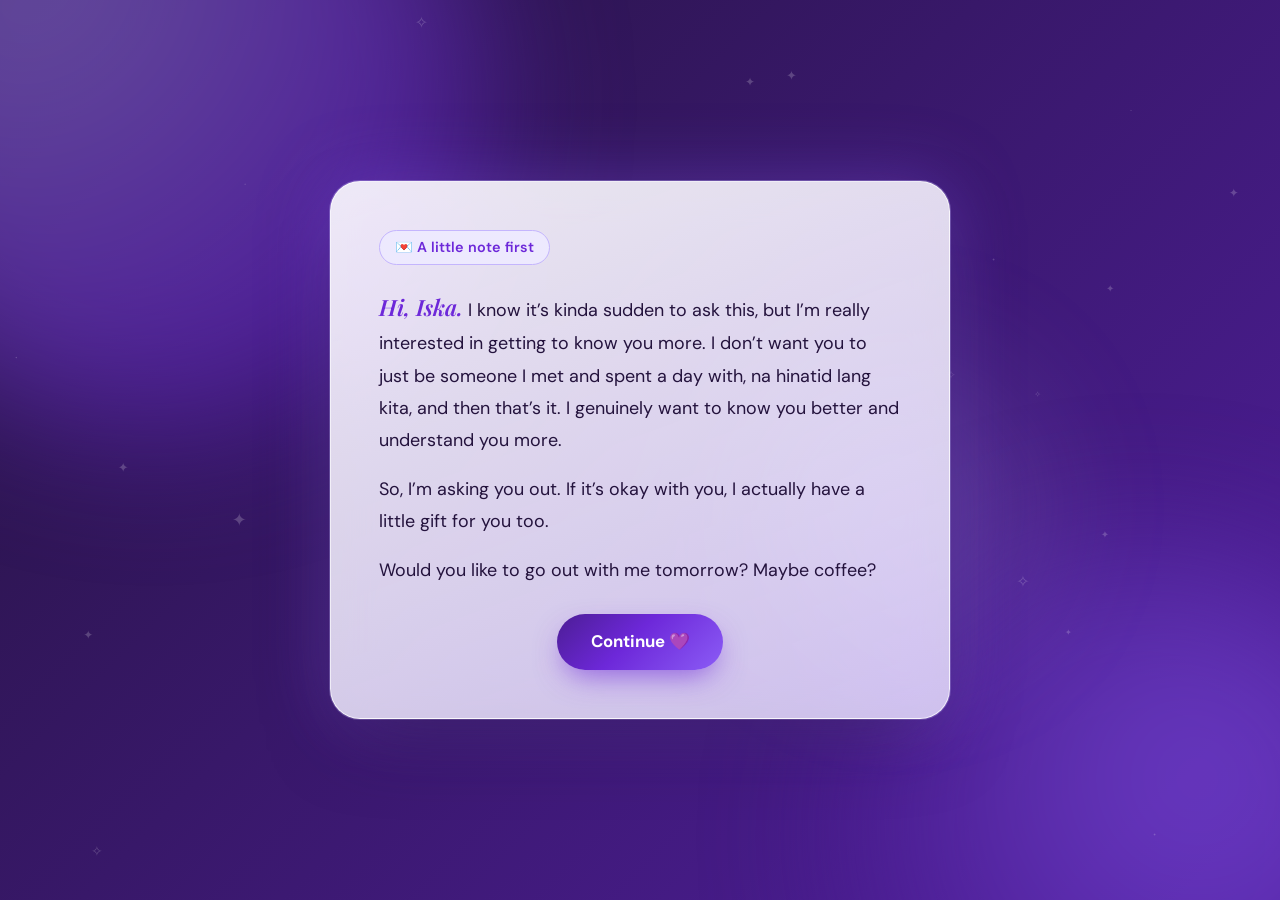
==== index.html @ f5bd2251 "Initial commit" ====
<!DOCTYPE html>
<html lang="en">
<head>
  <meta charset="UTF-8">
  <meta name="viewport" content="width=device-width, initial-scale=1, viewport-fit=cover">
  <meta name="theme-color" content="#4C1D95">
  <title>A little question 💜</title>
  <link rel="icon" href="data:image/svg+xml,<svg xmlns=%22http://www.w3.org/2000/svg%22 viewBox=%220 0 100 100%22><text y=%22.9em%22 font-size=%2290%22>💜</text></svg>">

  <link rel="preconnect" href="https://fonts.googleapis.com">
  <link rel="preconnect" href="https://fonts.gstatic.com" crossorigin>
  <link href="https://fonts.googleapis.com/css2?family=DM+Sans:wght@400;500;600;700&family=Playfair+Display:ital,wght@0,600;0,700;1,500&display=swap" rel="stylesheet">
  <link rel="stylesheet" href="style.css">
</head>
<body>

  <!-- Shared heart shape used by the glowing hearts -->
  <svg class="svg-defs" aria-hidden="true" focusable="false">
    <defs>
      <linearGradient id="heartGradient" x1="0" y1="0" x2="1" y2="1">
        <stop offset="0" stop-color="#C4B5FD"/>
        <stop offset="0.5" stop-color="#8B5CF6"/>
        <stop offset="1" stop-color="#4C1D95"/>
      </linearGradient>
      <symbol id="heartShape" viewBox="0 0 32 29">
        <path fill="url(#heartGradient)" d="M23.6 0c-3.4 0-5.6 2-7.6 4.3C14 2 11.8 0 8.4 0 3.8 0 0 3.6 0 8.3c0 7.2 8.6 12.4 14.4 19.1.7.8 1.5 1.6 1.6 1.6s.9-.8 1.6-1.6C23.4 20.7 32 15.5 32 8.3 32 3.6 28.2 0 23.6 0z"/>
      </symbol>
    </defs>
  </svg>

  <!-- Animated background -->
  <div class="bg" aria-hidden="true">
    <div class="blob blob-1"></div>
    <div class="blob blob-2"></div>
    <div class="blob blob-3"></div>
    <div class="floaters" id="floaters"></div>
  </div>

  <canvas id="confetti" aria-hidden="true"></canvas>

  <main class="stage" id="stage">

    <!-- ============ SCREEN 1: THE NOTE ============ -->
    <section class="screen card" data-screen="intro" aria-labelledby="introTitle">
      <p class="pill reveal" style="--i:0">💌 A little note first</p>
      <h1 id="introTitle" class="sr-only" tabindex="-1" data-focus>A note for Ika</h1>

      <div class="letter">
        <p class="reveal" style="--i:1"><span class="hi">Hi, Iska.</span> I know it’s kinda sudden to ask this, but I’m really interested in getting to know you more. I don’t want you to just be someone I met and spent a day with, na hinatid lang kita, and then that’s it. I genuinely want to know you better and understand you more.</p>
        <p class="reveal" style="--i:2">So, I’m asking you out. If it’s okay with you, I actually have a little gift for you too.</p>
        <p class="reveal" style="--i:3">Would you like to go out with me tomorrow? Maybe coffee?</p>
      </div>

      <div class="actions-single reveal" style="--i:4">
        <button type="button" class="btn btn-primary" id="introContinue">Continue 💜</button>
      </div>
    </section>

    <!-- ============ SCREEN 2: THE QUESTION ============ -->
    <section class="screen card" data-screen="question" aria-labelledby="questionTitle">
      <p class="eyebrow reveal" style="--i:0">Hey, I have an important question… 💜</p>
      <h2 id="questionTitle" class="headline reveal" style="--i:1" tabindex="-1" data-focus>Will you go on a date with me?</h2>
      <p class="sub reveal" style="--i:2">I promise it’ll be fun 😊</p>

      <div class="arena" id="arena">
        <button type="button" class="btn btn-yes" id="yesBtn">YES 💜</button>
        <span class="no-slot" id="noSlot">
          <button type="button" class="btn btn-no" id="noBtn">No</button>
        </span>
      </div>
    </section>

    <!-- ============ SCREEN 3: YAY ============ -->
    <section class="screen card card-center" data-screen="yes" aria-labelledby="yesTitle">
      <div class="heart-stage" aria-hidden="true">
        <div class="heart-glow"></div>
        <svg class="heart" viewBox="0 0 32 29"><use href="#heartShape"/></svg>
      </div>
      <h2 id="yesTitle" class="headline reveal" style="--i:1" tabindex="-1" data-focus>YAY! 💜 It’s a date!</h2>
      <p class="sub reveal" style="--i:2">Okay, let’s figure out the details 😊</p>
      <div class="actions-single reveal" style="--i:3">
        <button type="button" class="btn btn-primary" id="toDetails">Let’s plan it 💜</button>
      </div>
    </section>

    <!-- ============ SCREEN 4: DETAILS ============ -->
    <section class="screen card" data-screen="details" aria-labelledby="detailsTitle">
      <button type="button" class="back-link" id="backBtn">← Back</button>

      <h2 id="detailsTitle" class="headline headline-md reveal" style="--i:0" tabindex="-1" data-focus>Let’s plan our date 💜</h2>
      <p class="sub reveal" style="--i:1">When are you free?</p>

      <form id="dateForm" class="form" novalidate autocomplete="off">
        <div class="field reveal" style="--i:2">
          <label for="fPlace"><span class="ico" aria-hidden="true">📍</span> Where would you like to go?</label>
          <input type="text" id="fPlace" name="place" maxlength="120" placeholder="Coffee shop, restaurant, park, etc." aria-describedby="errPlace" required>
          <p class="error" id="errPlace" role="alert"></p>
        </div>

        <div class="field-row">
          <div class="field reveal" style="--i:3">
            <label for="fDay"><span class="ico" aria-hidden="true">📅</span> What day are you free?</label>
            <input type="text" id="fDay" name="day" maxlength="60" placeholder="Tomorrow, Saturday, Oct 3…" aria-describedby="errDay" required>
            <p class="error" id="errDay" role="alert"></p>
          </div>

          <div class="field reveal" style="--i:4">
            <label for="fTime"><span class="ico" aria-hidden="true">⏰</span> What time works for you?</label>
            <input type="text" id="fTime" name="time" maxlength="60" placeholder="Morning, 3 PM, after work…" aria-describedby="errTime" required>
            <p class="error" id="errTime" role="alert"></p>
          </div>
        </div>

        <div class="field reveal" style="--i:5">
          <label for="fPlan"><span class="ico" aria-hidden="true">✨</span> What would you like to do? <em>(optional)</em></label>
          <input type="text" id="fPlan" name="plan" maxlength="120" placeholder="Dinner, coffee, movie, walk…">
        </div>

        <div class="field reveal" style="--i:6">
          <label for="fNote"><span class="ico" aria-hidden="true">💬</span> Anything you’d like to tell me? <em>(optional)</em></label>
          <textarea id="fNote" name="note" rows="3" maxlength="500" placeholder="Write anything you like…"></textarea>
        </div>

        <p class="fine reveal" style="--i:7">💌 When you press the button, your answers are sent to me by email.</p>

        <div class="actions-single reveal" style="--i:8">
          <button type="submit" class="btn btn-primary btn-wide" id="submitBtn">Sounds good 💜</button>
        </div>
      </form>
    </section>

    <!-- ============ SCREEN 5: CONFIRMATION LANDING ============ -->
    <section class="screen card card-center" data-screen="done" aria-labelledby="doneTitle">
      <div class="heart-stage heart-stage-sm" aria-hidden="true">
        <div class="heart-glow"></div>
        <svg class="heart" viewBox="0 0 32 29"><use href="#heartShape"/></svg>
      </div>

      <h2 id="doneTitle" class="headline reveal" style="--i:1" tabindex="-1" data-focus>Perfect! 💜</h2>
      <p class="sub reveal" style="--i:2">It’s officially a date!</p>

      <dl class="summary reveal" style="--i:3" id="summary">
        <div class="summary-row">
          <dt><span aria-hidden="true">📍</span> Place</dt>
          <dd id="sumPlace"></dd>
        </div>
        <div class="summary-row">
          <dt><span aria-hidden="true">📅</span> Date</dt>
          <dd id="sumDay"></dd>
        </div>
        <div class="summary-row">
          <dt><span aria-hidden="true">⏰</span> Time</dt>
          <dd id="sumTime"></dd>
        </div>
        <div class="summary-row">
          <dt><span aria-hidden="true">✨</span> Plan</dt>
          <dd id="sumPlan"></dd>
        </div>
        <div class="summary-row" id="sumNoteRow" hidden>
          <dt><span aria-hidden="true">💬</span> Note</dt>
          <dd id="sumNote"></dd>
        </div>
      </dl>

      <p class="looking reveal" style="--i:4">I’m looking forward to seeing you! 🥰</p>

      <div class="status reveal" style="--i:5" id="sendStatus" role="status" aria-live="polite" data-state="sending">
        <span class="status-dot" aria-hidden="true"></span>
        <span id="statusText">Sending your answer to me… 💌</span>
      </div>
      <div class="status-actions" id="statusActions" hidden>
        <button type="button" class="btn btn-ghost" id="retryBtn">Try again</button>
      </div>

      <button type="button" class="text-link" id="editBtn">Change the details</button>
    </section>

  </main>

  <noscript>
    <p class="noscript">This little invitation needs JavaScript to work 💜</p>
  </noscript>

  <script src="script.js"></script>
</body>
</html>
---- style.css ----
/* ==========================================================
   Purple date invitation — style.css
   ========================================================== */

:root {
  --deep: #4C1D95;
  --royal: #6D28D9;
  --bright: #8B5CF6;
  --lavender: #C4B5FD;
  --soft: #EDE9FE;
  --pale: #F5F3FF;
  --white: #FFFFFF;
  --ink: #24133D;
  --muted: #6B5B8C;
  --error: #B42350;

  --font-display: 'Playfair Display', Georgia, 'Times New Roman', serif;
  --font-body: 'DM Sans', system-ui, -apple-system, 'Segoe UI', Roboto, Helvetica, Arial, sans-serif;

  --radius-card: 30px;
  --radius-field: 16px;
  --radius-pill: 999px;

  --ease-out: cubic-bezier(.2, .8, .2, 1);
  --ease-spring: cubic-bezier(.34, 1.56, .64, 1);
}

*, *::before, *::after { box-sizing: border-box; }

html {
  -webkit-text-size-adjust: 100%;
  text-size-adjust: 100%;
}

body {
  margin: 0;
  min-height: 100vh;
  min-height: 100dvh;
  font-family: var(--font-body);
  color: var(--ink);
  background: #24133D;
  overflow-x: hidden;
  -webkit-font-smoothing: antialiased;
  -moz-osx-font-smoothing: grayscale;
}

[hidden] { display: none !important; }

.sr-only {
  position: absolute;
  width: 1px; height: 1px;
  margin: -1px; padding: 0;
  overflow: hidden;
  clip: rect(0, 0, 0, 0);
  white-space: nowrap;
  border: 0;
}

.svg-defs { position: absolute; width: 0; height: 0; overflow: hidden; }

[tabindex="-1"]:focus { outline: none; }

:focus-visible {
  outline: 3px solid var(--lavender);
  outline-offset: 3px;
}

/* ---------- Background ---------- */

.bg {
  position: fixed;
  inset: 0;
  z-index: 0;
  overflow: hidden;
  background: linear-gradient(135deg, #24133D 0%, #4C1D95 30%, #6D28D9 60%, #8B5CF6 85%, #C4B5FD 110%);
  background-size: 300% 300%;
  animation: gradientShift 22s ease-in-out infinite;
}

@keyframes gradientShift {
  0%   { background-position: 0% 50%; }
  50%  { background-position: 100% 50%; }
  100% { background-position: 0% 50%; }
}

.blob {
  position: absolute;
  border-radius: 50%;
  filter: blur(70px);
  opacity: .5;
  will-change: transform;
}

.blob-1 {
  width: 52vmax; height: 52vmax;
  top: -18vmax; left: -14vmax;
  background: radial-gradient(circle at 30% 30%, #A78BFA, #6D28D9 70%);
  animation: blobA 24s ease-in-out infinite alternate;
}
.blob-2 {
  width: 46vmax; height: 46vmax;
  bottom: -18vmax; right: -12vmax;
  background: radial-gradient(circle at 60% 40%, #8B5CF6, #4C1D95 72%);
  animation: blobB 28s ease-in-out infinite alternate;
}
.blob-3 {
  width: 30vmax; height: 30vmax;
  top: 35%; left: 55%;
  background: radial-gradient(circle, #C4B5FD, transparent 70%);
  opacity: .32;
  animation: blobC 20s ease-in-out infinite alternate;
}

@keyframes blobA { to { transform: translate(14vmax, 10vmax) scale(1.12); } }
@keyframes blobB { to { transform: translate(-12vmax, -8vmax) scale(1.15); } }
@keyframes blobC { to { transform: translate(-16vmax, 6vmax) scale(.85); } }

.floaters { position: absolute; inset: 0; pointer-events: none; }

.floater {
  position: absolute;
  bottom: -60px;
  left: var(--x);
  font-size: var(--size);
  color: var(--lavender);
  opacity: 0;
  animation: floatUp var(--dur) linear var(--delay) infinite;
  will-change: transform, opacity;
}

@keyframes floatUp {
  0%   { transform: translate3d(0, 0, 0) rotate(0deg); opacity: 0; }
  10%  { opacity: var(--op); }
  85%  { opacity: var(--op); }
  100% { transform: translate3d(var(--drift), -115vh, 0) rotate(var(--spin)); opacity: 0; }
}

.star {
  position: absolute;
  left: var(--x);
  top: var(--y);
  font-size: var(--size);
  color: var(--white);
  opacity: .2;
  animation: twinkle var(--dur) ease-in-out var(--delay) infinite;
}

@keyframes twinkle {
  0%, 100% { opacity: .1; transform: scale(.7); }
  50%      { opacity: .85; transform: scale(1.15); }
}

#confetti {
  position: fixed;
  inset: 0;
  width: 100%;
  height: 100%;
  z-index: 50;
  pointer-events: none;
}

/* Hearts / sparkles released on celebration */
.burst {
  position: fixed;
  bottom: -40px;
  left: var(--left);
  z-index: 60;
  pointer-events: none;
  font-size: var(--size);
  opacity: 0;
  animation: burstUp var(--dur) cubic-bezier(.2, .7, .3, 1) var(--delay) forwards;
  will-change: transform, opacity;
}

@keyframes burstUp {
  0%   { transform: translate3d(0, 0, 0) scale(.5) rotate(0deg); opacity: 0; }
  12%  { opacity: 1; }
  80%  { opacity: 1; }
  100% { transform: translate3d(var(--dx), -108vh, 0) scale(1.1) rotate(var(--rot)); opacity: 0; }
}

/* ---------- Layout / screens ---------- */

.stage {
  position: relative;
  z-index: 2;
  min-height: 100vh;
  min-height: 100dvh;
  display: grid;
  place-items: center;
  padding:
    max(24px, env(safe-area-inset-top))
    max(16px, env(safe-area-inset-right))
    max(24px, env(safe-area-inset-bottom))
    max(16px, env(safe-area-inset-left));
}

.screen {
  grid-area: 1 / 1;
  width: min(100%, 620px);
  justify-self: center;
  align-self: center;

  opacity: 0;
  visibility: hidden;
  pointer-events: none;
  transform: translateY(26px) scale(.96);
  transition:
    opacity .5s ease,
    transform .6s var(--ease-out),
    visibility 0s linear .6s;
}

.screen.is-active {
  opacity: 1;
  visibility: visible;
  pointer-events: auto;
  transform: none;
  transition:
    opacity .55s ease .05s,
    transform .65s var(--ease-out) .05s,
    visibility 0s linear 0s;
}

.screen.is-parked { display: none; }

.card {
  position: relative;
  padding: clamp(1.6rem, 5vw, 3rem);
  border-radius: var(--radius-card);
  background: linear-gradient(160deg, rgba(255, 255, 255, .9), rgba(237, 233, 254, .8));
  -webkit-backdrop-filter: blur(20px) saturate(140%);
  backdrop-filter: blur(20px) saturate(140%);
  border: 1px solid rgba(255, 255, 255, .7);
  box-shadow:
    0 30px 80px -24px rgba(36, 19, 61, .6),
    0 0 0 1px rgba(196, 181, 253, .35),
    0 0 70px rgba(139, 92, 246, .38);
}

.card-center { text-align: center; }

/* Staggered entrance when a screen becomes active */
.screen.is-active .reveal {
  animation: rise .7s var(--ease-out) both;
  animation-delay: calc(var(--i, 0) * 90ms + 200ms);
}

@keyframes rise {
  from { opacity: 0; transform: translateY(16px); }
  to   { opacity: 1; transform: none; }
}

/* ---------- Typography ---------- */

.pill {
  display: inline-block;
  margin: 0 0 1.4rem;
  padding: .45rem .95rem;
  border-radius: var(--radius-pill);
  background: var(--soft);
  color: var(--royal);
  font-size: .9rem;
  font-weight: 600;
  border: 1px solid var(--lavender);
}

.eyebrow {
  margin: 0 0 .9rem;
  font-size: clamp(.98rem, 2.6vw, 1.12rem);
  font-weight: 500;
  color: var(--royal);
  text-align: center;
}

.headline {
  margin: 0;
  font-family: var(--font-display);
  font-weight: 700;
  font-size: clamp(2rem, 7.5vw, 3.2rem);
  line-height: 1.12;
  letter-spacing: -.01em;
  text-align: center;
  color: var(--deep);
  background: linear-gradient(135deg, #4C1D95 0%, #6D28D9 55%, #8B5CF6 100%);
  -webkit-background-clip: text;
  background-clip: text;
  -webkit-text-fill-color: transparent;
  text-wrap: balance;
}

.headline-md { font-size: clamp(1.7rem, 6vw, 2.4rem); }

.sub {
  margin: .9rem 0 0;
  text-align: center;
  font-size: clamp(1rem, 2.8vw, 1.15rem);
  color: var(--muted);
}

.letter p {
  margin: 0 0 1.05rem;
  font-size: clamp(1rem, 2.7vw, 1.12rem);
  line-height: 1.8;
  color: var(--ink);
  max-width: 62ch;
}

.hi {
  font-family: var(--font-display);
  font-style: italic;
  font-weight: 600;
  font-size: 1.25em;
  color: var(--royal);
}

/* ---------- Buttons ---------- */

.btn {
  font-family: inherit;
  font-size: 1.05rem;
  font-weight: 700;
  line-height: 1;
  border: 0;
  cursor: pointer;
  border-radius: var(--radius-pill);
  padding: 1.05rem 2.1rem;
  min-height: 56px;
  text-decoration: none;
  display: inline-flex;
  align-items: center;
  justify-content: center;
  transition: transform .25s var(--ease-spring), box-shadow .25s ease, background .25s ease, opacity .2s ease;
  -webkit-tap-highlight-color: transparent;
  touch-action: manipulation;
}

.btn:active { transform: scale(.97); }

.btn-primary,
.btn-yes {
  color: var(--white);
  background: linear-gradient(135deg, #4C1D95 0%, #6D28D9 45%, #8B5CF6 100%);
  box-shadow: 0 12px 30px -8px rgba(109, 40, 217, .7), 0 0 0 0 rgba(139, 92, 246, .5);
}

.btn-primary:hover,
.btn-yes:hover {
  transform: translateY(-2px) scale(1.05);
  box-shadow: 0 18px 40px -8px rgba(109, 40, 217, .85), 0 0 34px rgba(139, 92, 246, .65);
}

.btn-primary:disabled {
  opacity: .75;
  cursor: progress;
  transform: none;
}

.btn-wide { width: 100%; }

.btn-yes {
  font-size: 1.3rem;
  min-width: 220px;
  min-height: 68px;
  padding: 1.2rem 3rem;
  animation: yesPulse 2.4s ease-in-out infinite;
}

@keyframes yesPulse {
  0%, 100% { box-shadow: 0 12px 30px -8px rgba(109, 40, 217, .7), 0 0 0 0 rgba(139, 92, 246, .55); }
  50%      { box-shadow: 0 14px 36px -8px rgba(109, 40, 217, .85), 0 0 0 16px rgba(139, 92, 246, 0); }
}

.btn-no {
  color: var(--deep);
  background: var(--soft);
  border: 1.5px solid var(--lavender);
  min-width: 120px;
  box-shadow: 0 6px 16px -8px rgba(76, 29, 149, .4);
  will-change: transform;
}

.btn-no:hover { background: #E4DCFD; }

.btn-ghost {
  color: var(--royal);
  background: var(--soft);
  border: 1.5px solid var(--lavender);
  min-height: 46px;
  padding: .75rem 1.3rem;
  font-size: .95rem;
}
.btn-ghost:hover { transform: translateY(-1px) scale(1.03); background: #E4DCFD; }

.actions-single {
  display: flex;
  justify-content: center;
  margin-top: 1.7rem;
}

.text-link,
.back-link {
  font-family: inherit;
  background: none;
  border: 0;
  cursor: pointer;
  color: var(--royal);
  font-weight: 600;
  padding: .4rem .2rem;
  -webkit-tap-highlight-color: transparent;
}
.text-link { margin-top: 1rem; font-size: .92rem; text-decoration: underline; text-underline-offset: 3px; }
.text-link:hover, .back-link:hover { color: var(--deep); }
.back-link { display: inline-block; margin: 0 0 .9rem -.2rem; font-size: .95rem; }

/* ---------- The question: YES + escaping NO ---------- */

.arena {
  position: relative;
  margin-top: 1.4rem;
  min-height: clamp(220px, 34vh, 270px);
  display: flex;
  flex-wrap: wrap;
  align-items: center;
  justify-content: center;
  gap: 1.1rem 1.6rem;
  padding: .5rem;
}

.no-slot { display: inline-block; }

.btn-no.is-free {
  position: absolute;
  z-index: 5;
  margin: 0;
}

/* ---------- Form ---------- */

.form { margin-top: 1.5rem; }

.field { margin-bottom: 1.15rem; min-width: 0; }

.field-row {
  display: grid;
  grid-template-columns: 1fr 1fr;
  gap: 0 1rem;
}

.field label {
  display: block;
  margin-bottom: .45rem;
  font-weight: 600;
  font-size: .98rem;
  color: var(--deep);
}
.field label em { font-style: normal; font-weight: 500; color: var(--muted); font-size: .88rem; }
.ico { margin-right: .2rem; }

.field input,
.field textarea {
  width: 100%;
  font-family: inherit;
  font-size: 1rem; /* 16px avoids iOS zoom on focus */
  color: var(--ink);
  background: rgba(255, 255, 255, .92);
  border: 1.5px solid var(--lavender);
  border-radius: var(--radius-field);
  padding: .95rem 1.05rem;
  transition: border-color .2s ease, box-shadow .25s ease, background .2s ease;
  resize: vertical;
}

.field textarea { min-height: 96px; }

.field input::placeholder,
.field textarea::placeholder { color: #9A8DBB; }

.field input:hover,
.field textarea:hover { border-color: var(--bright); }

.field input:focus,
.field textarea:focus {
  outline: none;
  border-color: var(--bright);
  background: var(--white);
  box-shadow: 0 0 0 4px rgba(139, 92, 246, .22), 0 8px 24px -10px rgba(109, 40, 217, .5);
}

.field.has-error input { border-color: var(--error); }
.field.has-error input:focus { box-shadow: 0 0 0 4px rgba(180, 35, 80, .16); }

.error {
  margin: .4rem 0 0;
  min-height: 0;
  font-size: .86rem;
  font-weight: 600;
  color: var(--error);
}
.error:empty { display: none; }

.fine {
  margin: .3rem 0 0;
  text-align: center;
  font-size: .9rem;
  color: var(--muted);
}

/* ---------- Hearts ---------- */

.heart-stage {
  position: relative;
  width: clamp(120px, 30vw, 170px);
  aspect-ratio: 1;
  margin: 0 auto 1rem;
  display: grid;
  place-items: center;
}
.heart-stage-sm { width: clamp(96px, 24vw, 130px); }

.heart-glow {
  position: absolute;
  inset: -45%;
  border-radius: 50%;
  background: radial-gradient(circle, rgba(139, 92, 246, .75) 0%, rgba(139, 92, 246, .28) 42%, transparent 70%);
  filter: blur(8px);
  animation: glowPulse 2.2s ease-in-out infinite;
}

.heart {
  position: relative;
  width: 78%;
  height: auto;
  filter: drop-shadow(0 0 22px rgba(139, 92, 246, .95)) drop-shadow(0 10px 18px rgba(76, 29, 149, .4));
  animation: heartbeat 1.6s ease-in-out infinite;
}

@keyframes heartbeat {
  0%, 100% { transform: scale(1); }
  14%      { transform: scale(1.14); }
  28%      { transform: scale(1); }
  42%      { transform: scale(1.09); }
  70%      { transform: scale(1); }
}

@keyframes glowPulse {
  0%, 100% { opacity: .75; transform: scale(.95); }
  50%      { opacity: 1; transform: scale(1.1); }
}

/* ---------- Confirmation ---------- */

.summary {
  margin: 1.6rem 0 0;
  padding: .4rem 1.3rem;
  text-align: left;
  border-radius: 22px;
  background: rgba(255, 255, 255, .8);
  border: 1px solid var(--lavender);
  box-shadow: 0 14px 34px -18px rgba(76, 29, 149, .55), 0 0 30px rgba(139, 92, 246, .18);
}

.summary-row {
  display: grid;
  grid-template-columns: 96px 1fr;
  gap: .8rem;
  align-items: baseline;
  padding: .85rem 0;
}
.summary-row + .summary-row { border-top: 1px solid var(--soft); }

.summary dt {
  font-weight: 600;
  font-size: .95rem;
  color: var(--muted);
}
.summary dd {
  margin: 0;
  font-weight: 600;
  font-size: 1.05rem;
  color: var(--deep);
  overflow-wrap: anywhere;
}

.looking {
  margin: 1.5rem 0 0;
  font-family: var(--font-display);
  font-style: italic;
  font-weight: 500;
  font-size: clamp(1.2rem, 4.4vw, 1.55rem);
  color: var(--royal);
}

.status {
  display: inline-flex;
  align-items: center;
  gap: .6rem;
  margin: 1.4rem auto 0;
  padding: .55rem 1rem;
  border-radius: var(--radius-pill);
  background: var(--soft);
  border: 1px solid var(--lavender);
  color: var(--deep);
  font-size: .92rem;
  font-weight: 600;
  text-align: left;
}

.status-dot {
  flex: none;
  width: 10px; height: 10px;
  border-radius: 50%;
  background: var(--bright);
  animation: dotPulse 1s ease-in-out infinite;
}
.status[data-state="sent"] .status-dot { background: #7C3AED; animation: none; box-shadow: 0 0 10px rgba(124, 58, 237, .8); }
.status[data-state="failed"] .status-dot { background: var(--error); animation: none; }

@keyframes dotPulse {
  0%, 100% { transform: scale(.7); opacity: .6; }
  50%      { transform: scale(1.2); opacity: 1; }
}

.status-actions {
  display: flex;
  flex-wrap: wrap;
  justify-content: center;
  gap: .7rem;
  margin-top: .9rem;
}

.noscript {
  position: fixed;
  inset: auto 0 0 0;
  z-index: 100;
  margin: 0;
  padding: 1rem;
  text-align: center;
  background: var(--white);
  color: var(--deep);
  font-family: var(--font-body);
}

/* ---------- Responsive ---------- */

@media (max-width: 560px) {
  .field-row { grid-template-columns: 1fr; }

  .arena {
    flex-direction: column;
    flex-wrap: nowrap;
    min-height: 250px;
    gap: 1.2rem;
  }

  .btn-yes { width: 100%; max-width: 320px; }

  .summary { padding: .3rem 1rem; }
  .summary-row { grid-template-columns: 82px 1fr; gap: .6rem; }
}

@media (max-width: 360px) {
  .card { padding: 1.4rem 1.1rem; }
  .btn { padding-left: 1.4rem; padding-right: 1.4rem; }
}

@media (max-height: 560px) and (orientation: landscape) {
  .stage { align-items: start; }
  .screen { align-self: start; }
  .arena { min-height: 180px; }
}

/* ---------- Reduced motion ---------- */

@media (prefers-reduced-motion: reduce) {
  *, *::before, *::after {
    animation-duration: .001ms !important;
    animation-iteration-count: 1 !important;
    transition-duration: .001ms !important;
    transition-delay: 0s !important;
  }
  .floaters, .burst, #confetti { display: none; }
}
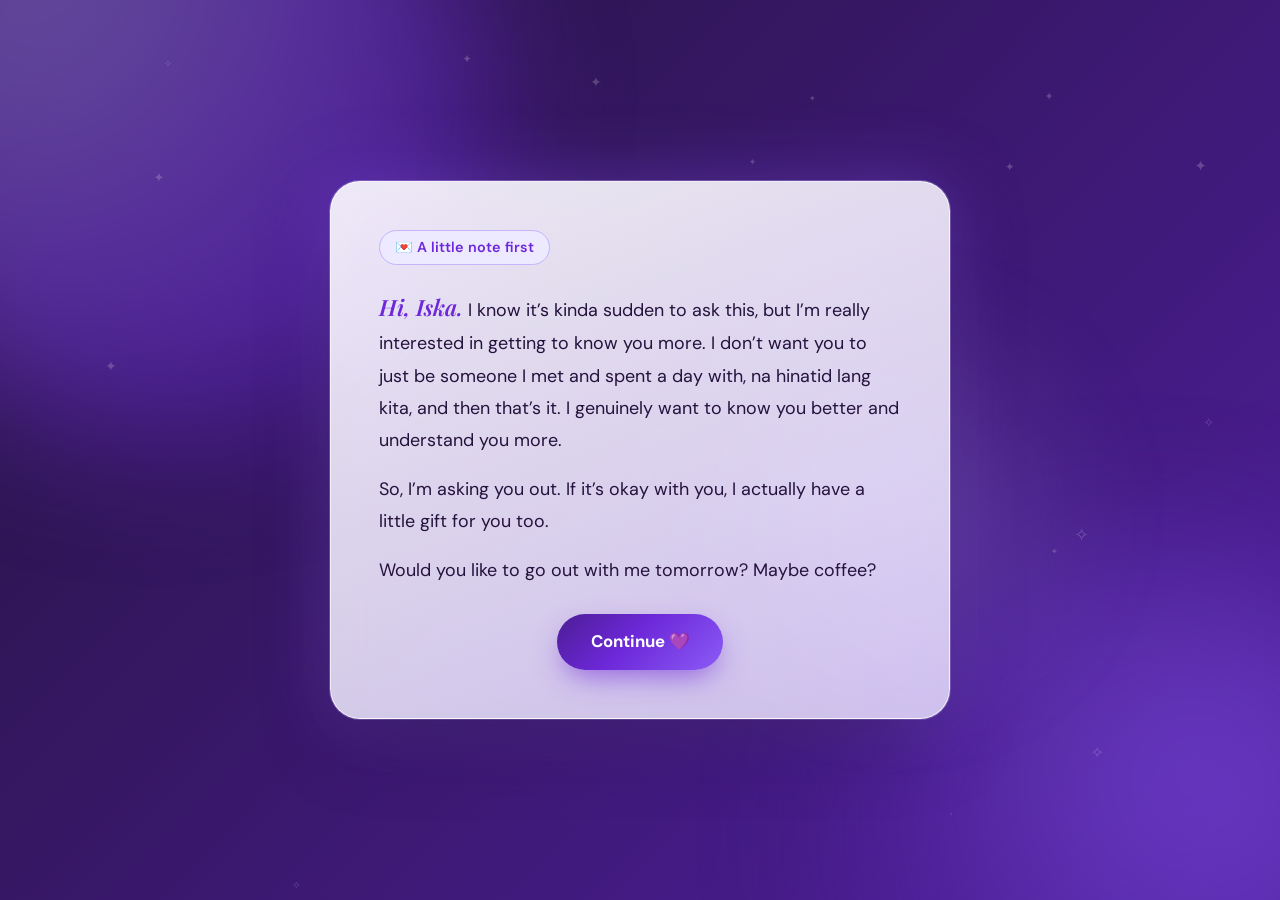
==== commit 1f7ef6e4: "Fix form submission null handling" ====
--- a/index.html
+++ b/index.html
@@ -93,31 +93,29 @@
       <form id="dateForm" class="form" novalidate autocomplete="off">
         <div class="field reveal" style="--i:2">
           <label for="fPlace"><span class="ico" aria-hidden="true">📍</span> Where would you like to go?</label>
-          <input type="text" id="fPlace" name="place" maxlength="120" placeholder="Coffee shop, restaurant, park, etc." aria-describedby="errPlace" required>
+          <input type="text" id="fPlace" name="place" maxlength="120" placeholder="Coffee?" aria-describedby="errPlace" required>
           <p class="error" id="errPlace" role="alert"></p>
         </div>
 
         <div class="field-row">
           <div class="field reveal" style="--i:3">
-            <label for="fDay"><span class="ico" aria-hidden="true">📅</span> What day are you free?</label>
-            <input type="text" id="fDay" name="day" maxlength="60" placeholder="Tomorrow, Saturday, Oct 3…" aria-describedby="errDay" required>
+            <label for="fDay"><span class="ico" aria-hidden="true">📅</span> 21 sana happybirthday?</label>
+            <input type="text" id="fDay" name="day" maxlength="60" placeholder="birthday monalang haha" aria-describedby="errDay" required>
             <p class="error" id="errDay" role="alert"></p>
           </div>
 
           <div class="field reveal" style="--i:4">
-            <label for="fTime"><span class="ico" aria-hidden="true">⏰</span> What time works for you?</label>
-            <input type="text" id="fTime" name="time" maxlength="60" placeholder="Morning, 3 PM, after work…" aria-describedby="errTime" required>
+            <label for="fTime"><span class="ico" aria-hidden="true">⏰</span> What time mo gusto?</label>
+            <input type="text" id="fTime" name="time" maxlength="60" placeholder="what time ka free" aria-describedby="errTime" required>
             <p class="error" id="errTime" role="alert"></p>
           </div>
         </div>
 
-        <div class="field reveal" style="--i:5">
-          <label for="fPlan"><span class="ico" aria-hidden="true">✨</span> What would you like to do? <em>(optional)</em></label>
-          <input type="text" id="fPlan" name="plan" maxlength="120" placeholder="Dinner, coffee, movie, walk…">
+
         </div>
 
         <div class="field reveal" style="--i:6">
-          <label for="fNote"><span class="ico" aria-hidden="true">💬</span> Anything you’d like to tell me? <em>(optional)</em></label>
+          <label for="fNote"> Anything you’d like to tell me? </label>
           <textarea id="fNote" name="note" rows="3" maxlength="500" placeholder="Write anything you like…"></textarea>
         </div>
 
